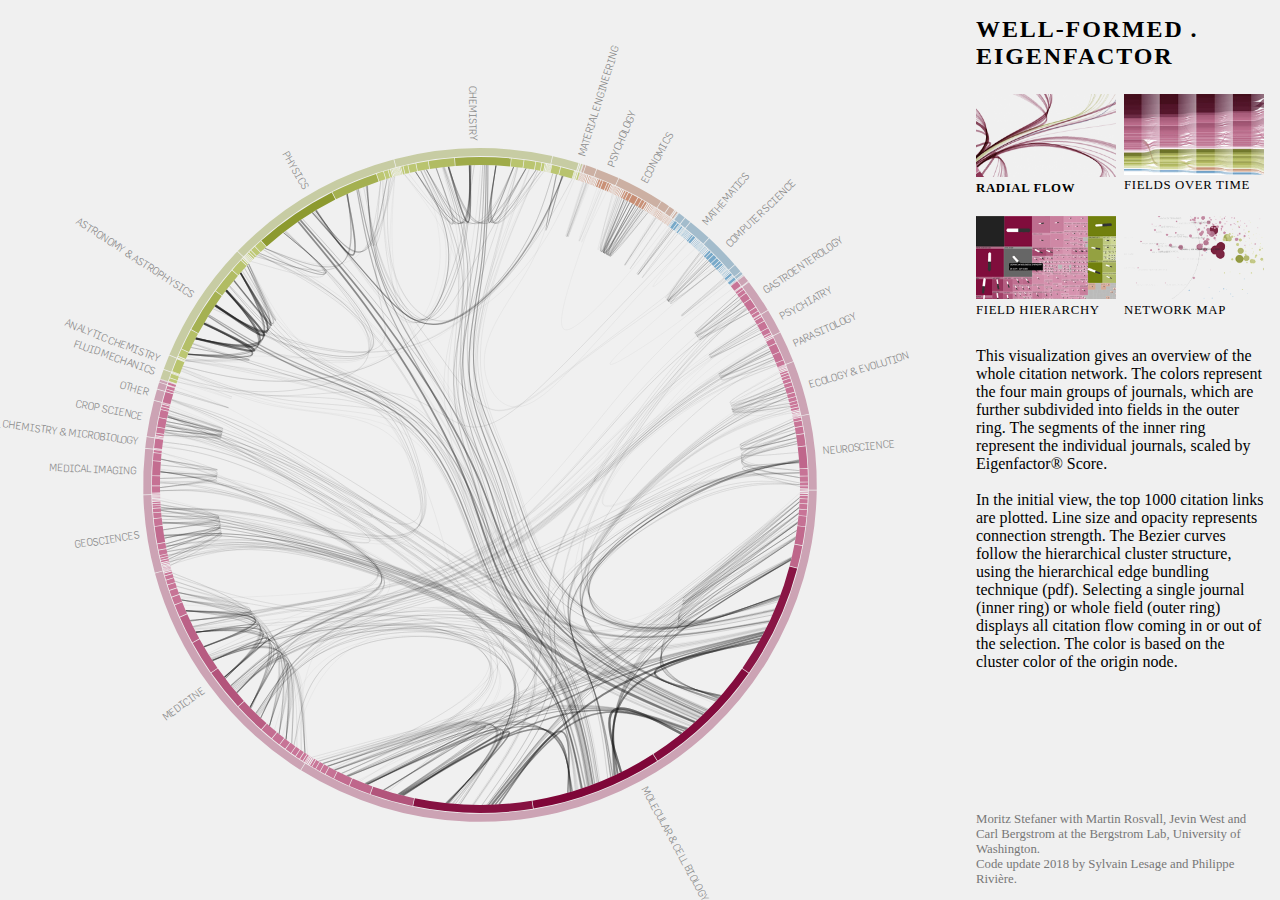
==== exhibit.html @ 3e8c5a38 "call #nofullscreen" ====
<!DOCTYPE html>
<html>

<head>

  <meta charset="utf-8">
  <link rel="stylesheet" type="text/css" href="common.css">
  <style type="text/css">

  	.container{
  		display: grid;
  		grid-template-columns: 75vw 25vw;
  		grid-template-rows: 100vh;
  		grid-template-areas: "vis sidebar"
  	}

  	h1{
  		margin: 0 0 1em;
  		padding: 0;

      text-transform: uppercase;
  		font-size: 1.5em;
      letter-spacing: .08em;
  	}

    a{
      color: inherit;
      text-decoration: none;
    }

  	.vis{
  		grid-area: vis;
  	}

  	.sidebar{
  		grid-area: sidebar;
  		padding: 1em;
      position: relative;
  	}

  	iframe{
  		display: block;
  		width: 100%;
  		height: 100%;
  		border: none;
  	}

  	.menu{
  		display: grid;
  		grid-template-columns: 1fr 1fr;
  		grid-template-rows: auto auto;

  		grid-gap: .5em;
  		margin: 0;
  		padding: 0;
  	}

  	.menu li{
  		list-style: none;
  		display: block;
  		margin: 0;
  		padding: 0;
  		/*border: 1px solid red;*/
  	}

  	.menu li img{
  		display: block;
  		width: 100%;
  		height: auto;
  	}

  	.menu li span{
  		display: block;
  		width: 100%;
  		height: auto;
      padding: .3em 0 1em 0;
      text-transform: uppercase;
      letter-spacing: .05em;
      font-size: .8em;
  	}

    .credits {
      color: #777;
      position: absolute;
      bottom: 0;
      padding: 0 1em 1em 0;
      font-size: .8em;
    }

    .active{
      font-weight: bold;
    }

    .annotation p {
      display: none;
    }

  </style>
  <script type="text/javascript">
    function menuChange(){
      console.log(location.hash);

      var selectedItem = location.hash.split("#").pop();
      var allAnchors = document.querySelectorAll(".menu a");
      var matchedAnchors = document.querySelectorAll(".menu a[href='"+location.hash+"']");

      if(!matchedAnchors.length) {
        // empty or invalid hash - take first anchor
        location.hash = allAnchors[0].href.split("#").pop();
        return;
      }

      allAnchors.forEach(function(item) {
        item.classList.remove("active");
      });

      document.querySelectorAll(".menu a[href='#" + selectedItem + "']")[0].classList.add("active");
      document.getElementById("visframe").src= selectedItem + ".html#nofullscreen";

      document.querySelectorAll(".annotation p").forEach(function(item) {
        if(item.getAttribute("data-for") === selectedItem){
          item.style.display = "block";
        } else {
          item.style.display = "none";
        }
      });
    }

    window.onhashchange = menuChange;
    window.onload = menuChange;
  </script>
</head>

<body>
  <div class="container">
  	<div class="vis">
  		<iframe src="map.html#nofullscreen" id="visframe" name="visframe"></iframe>
  	</div>

  	<div class="sidebar">
  		<h1>well-formed&thinsp;.&thinsp;eigenfactor</h1>

  		<ul class="menu">

  			<li>
  				<a href="#radial">
  					<img src="img/radial2.gif" />
  					<span>Radial flow</span>
  				</a>
  			</li>

  			<li>
  				<a href="#sankey">
  					<img src="img/flow2.jpg" />
  					<span>Fields over time</span>
  				</a>
  			</li>

  			<li>

  				<a href="#treemap">
  					<img src="img/treemap2.gif" />
  					<span>Field hierarchy</span>
  				</a>
  			</li>

        <li>
          <a href="#map">
            <img src="img/map2.gif"/>
            <span>Network map</span>
          </a>
        </li>

  		</ul>
      <div class="annotation">
  		  <p data-for="radial">This visualization gives an overview of the whole citation network. The colors represent the four main groups of journals, which are further subdivided into fields in the outer ring. The segments of the inner ring represent the individual journals, scaled by Eigenfactor® Score.<br/><br/>In the initial view, the top 1000 citation links are plotted. Line size and opacity represents connection strength. The Bezier curves follow the hierarchical cluster structure, using the hierarchical edge bundling technique (pdf). Selecting a single journal (inner ring) or whole field (outer ring) displays all citation flow coming in or out of the selection. The color is based on the cluster color of the origin node. </p>
        <p data-for="sankey">Inspired by Sankey diagrams and stacked bar charts, this diagram displays changes in Eigenfactor® Score and clustering over time. The columns corresponds to the years 1997, 1999, 2001, 2003 and 2005. In each year, the journals are grouped vertically according to their cluster structure; within a cluster, they are ordered by their Eigenfactor® Score. Bars belonging to the same journal are connected. Clicking highlights both the selected journal over the years, and all clusters it has been part of. This allows to track both changes in journal influence as well as changes in cluster structure. </p>
        <p data-for="treemap">This visualization displays a hierarchical clustering of journals in the form of a treemap. The size of a journal marker corresponds to its Eigenfactor® Score. Click one of the rectangles in order to see the amount of citation flow from other journals. The black arrow indicates outgoing citation flow (from the selected journal), the white one incoming citations. The arrow size indicates the amount of citation flow. </p>
        <p data-for="map">This map visualization puts journals, which frequently cite each other, closer together. You can drag the white magnification lens around to enlarge a part of the map for closer inspection. Clicking one of the nodes will highlight all its connections. If a journal is selected, the node sizes represent the relative amount of citation flow (incoming and outgoing) with respect to the selection; otherwise, they are scaled by their Eigenfactor® Score.</p>
      </div>

  		<div class="credits">
  			Moritz Stefaner with Martin Rosvall, Jevin West and Carl Bergstrom at the Bergstrom Lab, University of Washington.<br/> Code update 2018 by Sylvain Lesage and Philippe Rivière.
  		</div>

  	</div>
  </div>

</body>

</html>
---- common.css ----
/*
 * CSS for the HTML page
 */

body {
  margin: 0;
  padding: 0;
  overflow: hidden;
  background: #f0f0f0;
}
button#fullscreen {
  position: absolute;
  top: 4px;
  right: 1em;
  border: none;
  text-transform: uppercase;
  background: #dddddd;
  color: #333;
  font-size: 12px;
  padding: 4px 5px;
  font-family: "flamalightregular";
}
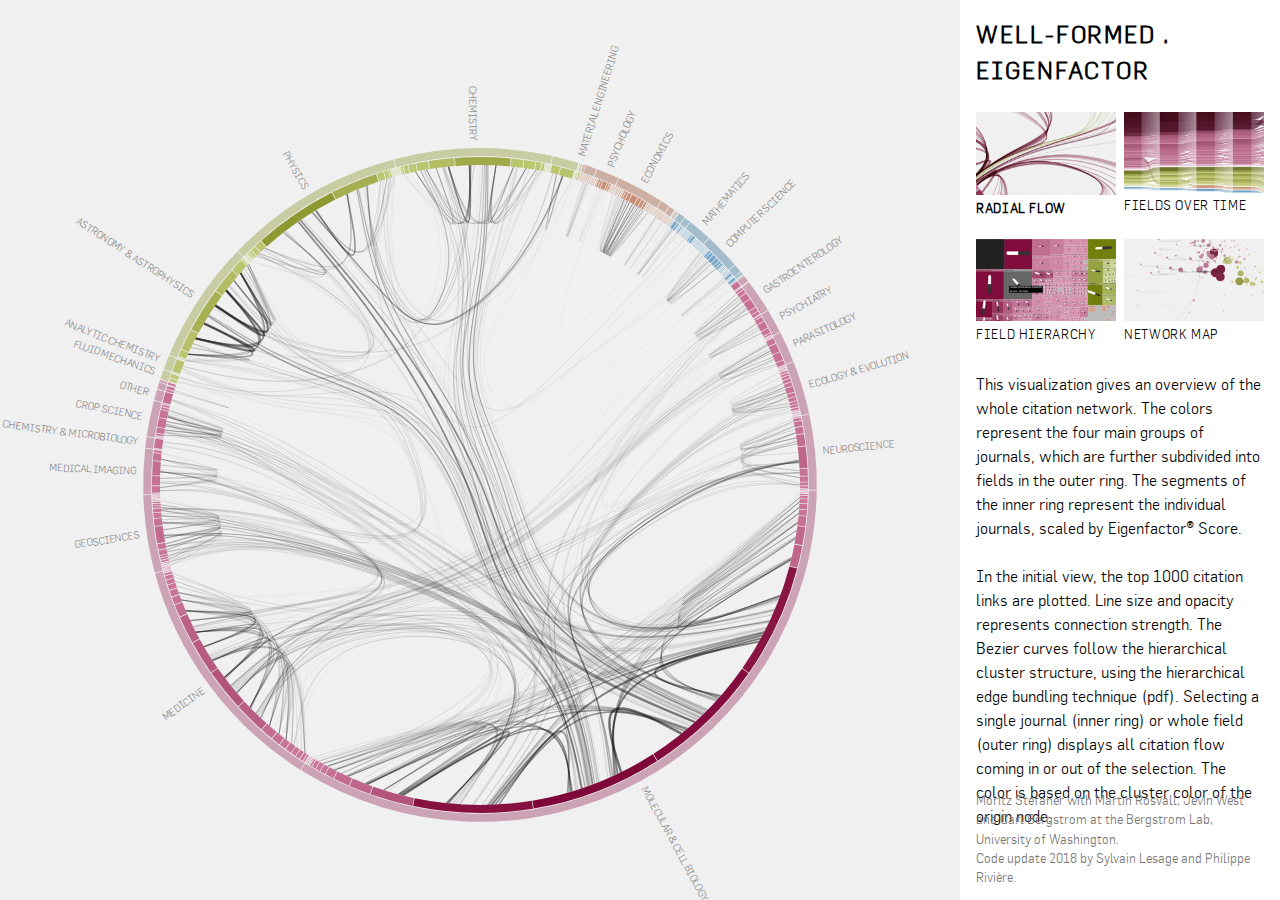
==== commit 6cbda889: "white bg for sidebar" ====
--- a/exhibit.html
+++ b/exhibit.html
@@ -36,6 +36,7 @@
   		grid-area: sidebar;
   		padding: 1em;
       position: relative;
+      background: #FFF;
   	}
 
   	iframe{
--- a/common.css
+++ b/common.css
@@ -7,7 +7,14 @@
   padding: 0;
   overflow: hidden;
   background: #f0f0f0;
+  font-family: "flamalightregular";
+  line-height: 1.5;
 }
+
+* {
+  box-sizing: border-box;
+}
+
 button#fullscreen {
   position: absolute;
   top: 4px;
@@ -20,3 +27,19 @@
   padding: 4px 5px;
   font-family: "flamalightregular";
 }
+
+@font-face {
+  font-family: 'flamamediumregular';
+  src: url('assets/flamamediumregular.woff2') format('woff2'),
+       url('assets/flamamediumregular.woff') format('woff');
+  font-weight: bold;
+  font-style: normal;
+}
+
+@font-face {
+  font-family: 'flamalightregular';
+  src: url('assets/flamalightregular.woff2') format('woff2'),
+       url('assets/flamalightregular.woff') format('woff');
+  font-weight: normal;
+  font-style: normal;
+}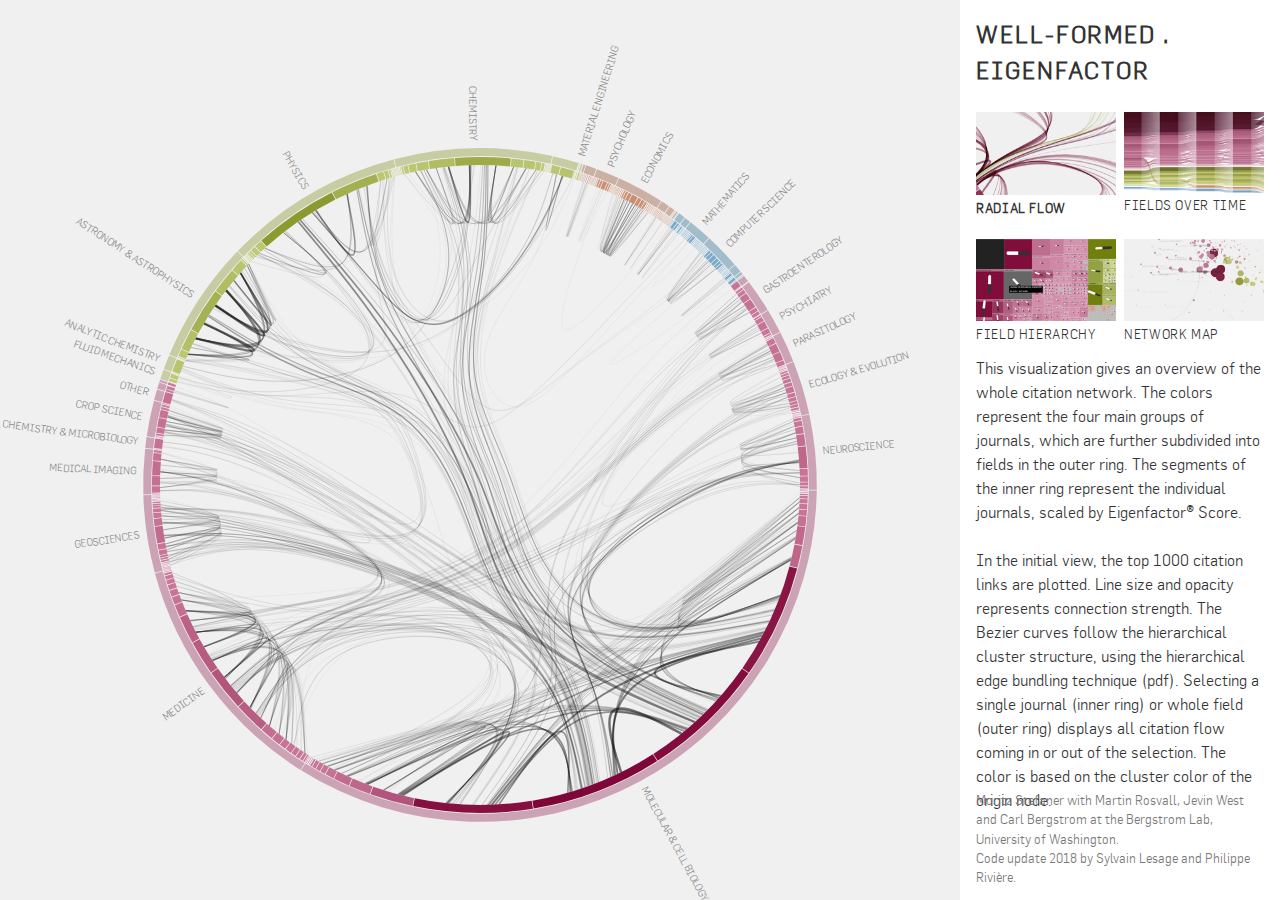
==== commit 3d777f7f: "first version of new website" ====
--- a/exhibit.html
+++ b/exhibit.html
@@ -14,15 +14,6 @@
   		grid-template-areas: "vis sidebar"
   	}
 
-  	h1{
-  		margin: 0 0 1em;
-  		padding: 0;
-
-      text-transform: uppercase;
-  		font-size: 1.5em;
-      letter-spacing: .08em;
-  	}
-
     a{
       color: inherit;
       text-decoration: none;
@@ -32,52 +23,36 @@
   		grid-area: vis;
   	}
 
+    h1{
+      margin: 0 0 1em;
+      float: none;
+    }
+
+    .menu{
+      display: grid;
+      grid-template-columns: 1fr 1fr;
+      grid-template-rows: auto auto;
+      width: 100%;
+      grid-gap: .5em;
+      margin: 0;
+      padding: 0;
+      height: auto;
+    }
+
+    .menu li{
+      margin: 0;
+      padding: 0;
+    }
+
+    .active{
+      border: none;
+    }
+
   	.sidebar{
   		grid-area: sidebar;
   		padding: 1em;
       position: relative;
       background: #FFF;
-  	}
-
-  	iframe{
-  		display: block;
-  		width: 100%;
-  		height: 100%;
-  		border: none;
-  	}
-
-  	.menu{
-  		display: grid;
-  		grid-template-columns: 1fr 1fr;
-  		grid-template-rows: auto auto;
-
-  		grid-gap: .5em;
-  		margin: 0;
-  		padding: 0;
-  	}
-
-  	.menu li{
-  		list-style: none;
-  		display: block;
-  		margin: 0;
-  		padding: 0;
-  		/*border: 1px solid red;*/
-  	}
-
-  	.menu li img{
-  		display: block;
-  		width: 100%;
-  		height: auto;
-  	}
-
-  	.menu li span{
-  		display: block;
-  		width: 100%;
-  		height: auto;
-      padding: .3em 0 1em 0;
-      text-transform: uppercase;
-      letter-spacing: .05em;
-      font-size: .8em;
   	}
 
     .credits {
@@ -88,10 +63,6 @@
       font-size: .8em;
     }
 
-    .active{
-      font-weight: bold;
-    }
-
     .annotation p {
       display: none;
     }
@@ -99,7 +70,6 @@
   </style>
   <script type="text/javascript">
     function menuChange(){
-      console.log(location.hash);
 
       var selectedItem = location.hash.split("#").pop();
       var allAnchors = document.querySelectorAll(".menu a");
@@ -116,7 +86,7 @@
       });
 
       document.querySelectorAll(".menu a[href='#" + selectedItem + "']")[0].classList.add("active");
-      document.getElementById("visframe").src= selectedItem + ".html#nofullscreen";
+      document.getElementById("visframe").src= selectedItem + "_vis.html#nofullscreen";
 
       document.querySelectorAll(".annotation p").forEach(function(item) {
         if(item.getAttribute("data-for") === selectedItem){
@@ -135,7 +105,7 @@
 <body>
   <div class="container">
   	<div class="vis">
-  		<iframe src="map.html#nofullscreen" id="visframe" name="visframe"></iframe>
+  		<iframe scrolling="no" id="visframe" name="visframe"></iframe>
   	</div>
 
   	<div class="sidebar">
--- a/common.css
+++ b/common.css
@@ -2,17 +2,222 @@
  * CSS for the HTML page
  */
 
+@font-face {
+  font-family: 'flamamediumregular';
+  src: url('assets/flamamediumregular.woff2') format('woff2'),
+       url('assets/flamamediumregular.woff') format('woff');
+  font-weight: bold;
+  font-style: normal;
+}
+
+@font-face {
+  font-family: 'flamalightregular';
+  src: url('assets/flamalightregular.woff2') format('woff2'),
+       url('assets/flamalightregular.woff') format('woff');
+  font-weight: normal;
+  font-style: normal;
+}
+
 body {
   margin: 0;
   padding: 0;
-  overflow: hidden;
+  /*overflow: hidden;*/
   background: #f0f0f0;
   font-family: "flamalightregular";
   line-height: 1.5;
-}
+  color: #333;
+}
+
 
 * {
   box-sizing: border-box;
+}
+
+a{
+  color: inherit;
+  text-decoration: none;
+}
+
+p a {
+  color: #5A4ED9;
+}
+
+iframe{
+  display: block;
+  width: 100%;
+  height: 100%;
+  border: none;
+
+  float: left;
+}
+
+#cHeader_navigation{
+  font-size: .8em;
+  color: #777;
+  margin: -.3em 0 .3em;
+}
+
+h1{
+  margin: 0 0 .5em;
+  padding: 0;
+  float: left;
+  text-transform: uppercase;
+  font-size: 1.5em;
+  letter-spacing: .08em;
+}
+
+.header{
+  background: white;
+  padding: 1em 1em 0;
+  width: 100%;
+  overflow: auto;
+}
+
+.content {
+  width: 100%;
+  height: 100vh;
+  clear: both;
+}
+
+.large{
+  font-size: 1.25em;
+}
+
+
+.content p{
+  float: left;
+  max-width: 32em;
+  margin: 1em;
+}
+
+.content p strong{
+  font-weight: bold;
+  /*text-transform: uppercase;*/
+  letter-spacing: .02em;
+  margin-right: .3em;
+}
+
+.menu{
+  display: block;
+  float: right;
+  padding: 0;
+  margin: .6em .3em 0 0;
+  overflow: auto;
+}
+
+@media (max-width:960px) {
+
+  h1{
+    float: none;
+  }
+
+  .menu{
+    float: left;
+    margin: 0;
+  }
+}
+
+.menu.teaser{
+  padding: 1em;
+  grid-template-columns: 1fr 1fr 1fr 1fr;
+  display: grid;
+  width: 100%;
+}
+
+@media (max-width:1800px) {
+  .menu.teaser{
+    grid-template-columns: 1fr 1fr;
+   }
+}
+
+@media (max-width:960px) {
+  .menu.teaser{
+    grid-template-columns: 1fr;
+   }
+}
+
+.menu li{
+  list-style: none;
+  display: block;
+  margin: 0 0 0 -.6em;
+  padding: 0 1em;
+  float: left;
+
+  /*border: 1px solid red;*/
+}
+
+
+.menu li img{
+  display: block;
+  width: 100%;
+  height: 100%;
+  object-fit: cover;
+}
+
+.menu li span{
+  display: block;
+  width: 100%;
+  height: auto;
+  padding: .3em 0 1em 0;
+  text-transform: uppercase;
+  letter-spacing: .05em;
+  font-size: .8em;
+}
+
+.menu li a{
+  display: inline-block;
+  width: 100%;
+}
+
+
+.active{
+  font-weight: bold;
+  border-bottom: 3px solid #555;
+}
+
+.content.grid{
+  display: grid;
+  grid-template-areas: "vis vis vis vis" ". info-text-1 info-text-2 ."
+  ;
+  grid-template-columns: 1fr auto auto 1fr;
+  grid-template-rows: minmax(800px, 1fr) auto;
+  width: auto;
+  height: auto;
+  padding-top: 10px;
+}
+
+@media (min-width:1400px) and (min-height:800px) {
+  .content.grid{
+    grid-template-areas: "vis info-text-1"
+    "vis info-text-2" "vis .";
+    grid-template-columns: 1fr auto;
+    grid-template-rows: auto auto minmax(800px, 1fr);
+    position: absolute;
+    top: 85px;
+    bottom: 0;
+    left: 0;
+    right: 0;
+  }
+}
+
+@media (max-width:920px) {
+  .content.grid{
+    grid-template-areas: "vis" "info-text-1"
+    "info-text-2";
+    grid-template-columns: 1fr;
+  }
+}
+
+.content.grid .info-text-1{
+  grid-area: info-text-1;
+}
+
+.content.grid .info-text-2{
+  grid-area: info-text-2;
+}
+
+.content.grid .vis{
+  grid-area: vis;
 }
 
 button#fullscreen {
@@ -28,18 +233,3 @@
   font-family: "flamalightregular";
 }
 
-@font-face {
-  font-family: 'flamamediumregular';
-  src: url('assets/flamamediumregular.woff2') format('woff2'),
-       url('assets/flamamediumregular.woff') format('woff');
-  font-weight: bold;
-  font-style: normal;
-}
-
-@font-face {
-  font-family: 'flamalightregular';
-  src: url('assets/flamalightregular.woff2') format('woff2'),
-       url('assets/flamalightregular.woff') format('woff');
-  font-weight: normal;
-  font-style: normal;
-}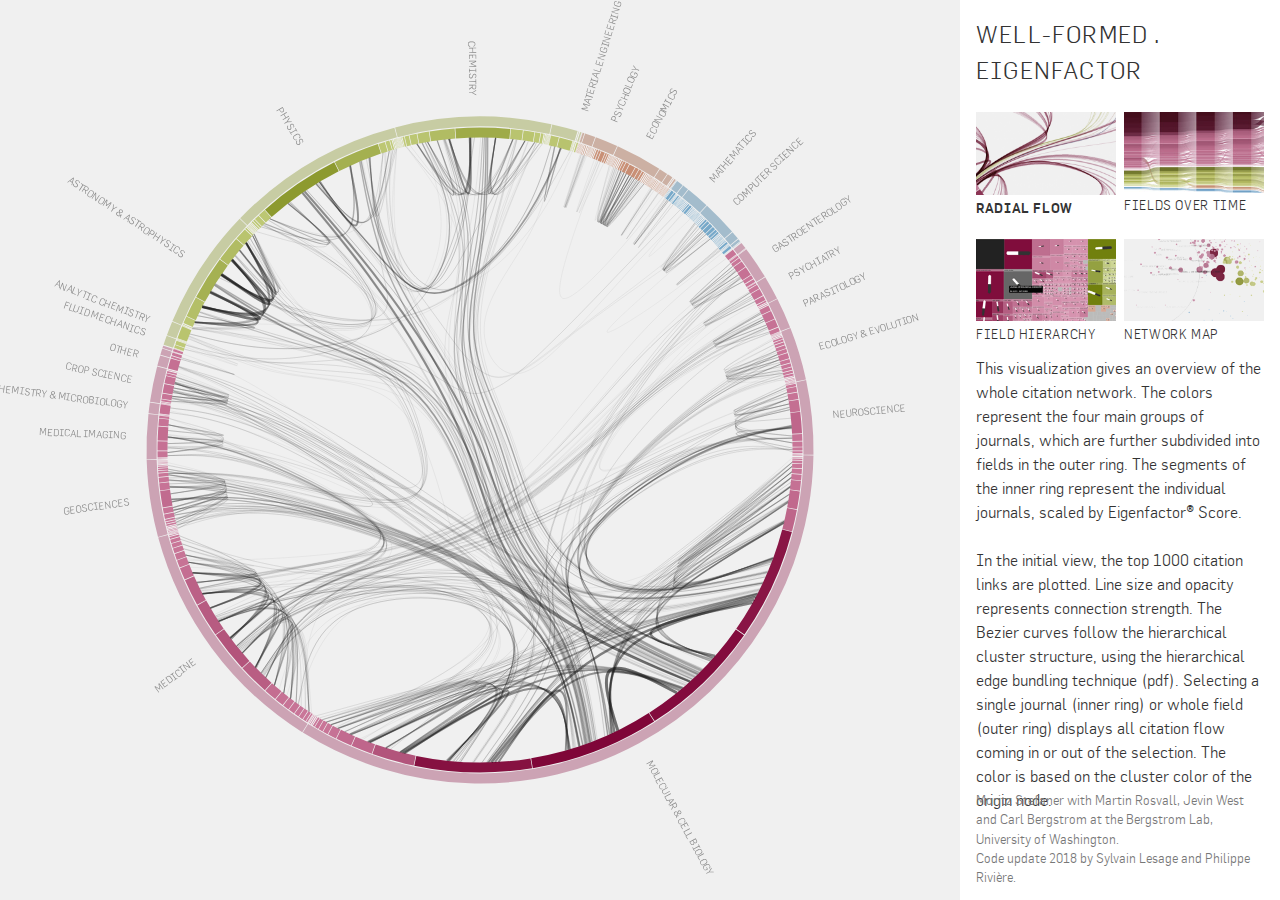
==== commit 65bf65e1: "move all css into exhibit page" ====
--- a/exhibit.html
+++ b/exhibit.html
@@ -2,161 +2,346 @@
 <html>
 
 <head>
-
-  <meta charset="utf-8">
-  <link rel="stylesheet" type="text/css" href="common.css">
-  <style type="text/css">
-
-  	.container{
-  		display: grid;
-  		grid-template-columns: 75vw 25vw;
-  		grid-template-rows: 100vh;
-  		grid-template-areas: "vis sidebar"
-  	}
-
-    a{
-      color: inherit;
-      text-decoration: none;
-    }
-
-  	.vis{
-  		grid-area: vis;
-  	}
-
-    h1{
-      margin: 0 0 1em;
-      float: none;
-    }
-
-    .menu{
-      display: grid;
-      grid-template-columns: 1fr 1fr;
-      grid-template-rows: auto auto;
-      width: 100%;
-      grid-gap: .5em;
-      margin: 0;
-      padding: 0;
-      height: auto;
-    }
-
-    .menu li{
-      margin: 0;
-      padding: 0;
-    }
-
-    .active{
-      border: none;
-    }
-
-  	.sidebar{
-  		grid-area: sidebar;
-  		padding: 1em;
-      position: relative;
-      background: #FFF;
-  	}
-
-    .credits {
-      color: #777;
-      position: absolute;
-      bottom: 0;
-      padding: 0 1em 1em 0;
-      font-size: .8em;
-    }
-
-    .annotation p {
-      display: none;
-    }
-
-  </style>
-  <script type="text/javascript">
-    function menuChange(){
-
-      var selectedItem = location.hash.split("#").pop();
-      var allAnchors = document.querySelectorAll(".menu a");
-      var matchedAnchors = document.querySelectorAll(".menu a[href='"+location.hash+"']");
-
-      if(!matchedAnchors.length) {
-        // empty or invalid hash - take first anchor
-        location.hash = allAnchors[0].href.split("#").pop();
-        return;
-      }
-
-      allAnchors.forEach(function(item) {
-        item.classList.remove("active");
-      });
-
-      document.querySelectorAll(".menu a[href='#" + selectedItem + "']")[0].classList.add("active");
-      document.getElementById("visframe").src= selectedItem + "_vis.html#nofullscreen";
-
-      document.querySelectorAll(".annotation p").forEach(function(item) {
-        if(item.getAttribute("data-for") === selectedItem){
-          item.style.display = "block";
-        } else {
-          item.style.display = "none";
-        }
-      });
-    }
-
-    window.onhashchange = menuChange;
-    window.onload = menuChange;
-  </script>
+	<meta charset="utf-8">
+	<style type="text/css">
+		@font-face {
+			font-family: 'flama';
+			src: url('assets/flamamediumregular.woff2') format('woff2'),
+			url('assets/flamamediumregular.woff') format('woff');
+			font-weight: 600;
+			font-style: normal;
+		}
+
+		@font-face {
+			font-family: 'flama';
+			src: url('assets/flamalightregular.woff2') format('woff2'),
+			url('assets/flamalightregular.woff') format('woff');
+			font-weight: 400;
+			font-style: normal;
+		}
+
+		body {
+			margin: 0;
+			padding: 0;
+			/*overflow: hidden;*/
+			background: #f0f0f0;
+			font-family: "flama";
+			line-height: 1.5;
+			color: #333;
+		}
+
+
+		* {
+			box-sizing: border-box;
+		}
+
+		a {
+			color: inherit;
+			text-decoration: none;
+		}
+
+		p a {
+			color: #5A4ED9;
+		}
+
+		iframe {
+			display: block;
+			width: 100%;
+			height: 100%;
+			border: none;
+
+			float: left;
+		}
+
+		#cHeader_navigation {
+			font-size: .8em;
+			color: #777;
+			margin: -.3em 0 .3em;
+		}
+
+		h1 {
+			font-weight: 400;
+			margin: 0 0 .5em;
+			padding: 0;
+			float: left;
+			text-transform: uppercase;
+			font-size: 1.5em;
+			letter-spacing: .05em;
+		}
+
+		.header {
+			background: white;
+			padding: 1em 1em 0;
+			width: 100%;
+			overflow: auto;
+		}
+
+		.content {
+			width: 100%;
+			height: 100vh;
+			clear: both;
+		}
+
+		.large {
+			font-size: 1.25em;
+		}
+
+
+		.content p {
+			float: left;
+			max-width: 32em;
+			margin: 1em;
+		}
+
+		.content p strong {
+			font-weight: bold;
+			/*text-transform: uppercase;*/
+			letter-spacing: .02em;
+			margin-right: .3em;
+		}
+
+		.menu {
+			display: block;
+			float: right;
+			padding: 0;
+			margin: .6em .3em 0 0;
+			overflow: auto;
+		}
+
+		@media (max-width:960px) {
+
+			h1 {
+				float: none;
+			}
+
+			.menu {
+				float: left;
+				margin: 0;
+			}
+		}
+
+		.menu li {
+			list-style: none;
+			display: block;
+			margin: 0 0 0 -.6em;
+			padding: 0 1em;
+			float: left;
+
+			/*border: 1px solid red;*/
+		}
+
+
+		.menu li img {
+			display: block;
+			width: 100%;
+			height: 100%;
+			object-fit: cover;
+		}
+
+		.menu li span {
+			display: block;
+			width: 100%;
+			height: auto;
+			padding: .3em 0 1em 0;
+			text-transform: uppercase;
+			letter-spacing: .05em;
+			font-size: .8em;
+		}
+
+		.menu li a {
+			display: inline-block;
+			width: 100%;
+		}
+
+		.active {
+			font-weight: 600;
+			border-bottom: 3px solid #555;
+		}
+
+		button#fullscreen {
+			position: absolute;
+			top: 4px;
+			right: 1em;
+			border: none;
+			text-transform: uppercase;
+			background: #dddddd;
+			color: #333;
+			font-size: 12px;
+			padding: 4px 5px;
+			font-family: "flamalightregular";
+		}
+
+
+		.container {
+			display: grid;
+			grid-template-columns: 75vw 25vw;
+			grid-template-rows: 100vh;
+			grid-template-areas: "vis sidebar"
+		}
+
+		a {
+			color: inherit;
+			text-decoration: none;
+		}
+
+		.vis {
+			grid-area: vis;
+		}
+
+		h1 {
+			margin: 0 0 1em;
+			float: none;
+		}
+
+		.menu {
+			display: grid;
+			grid-template-columns: 1fr 1fr;
+			grid-template-rows: auto auto;
+			width: 100%;
+			grid-gap: .5em;
+			margin: 0;
+			padding: 0;
+			height: auto;
+		}
+
+		.menu li {
+			margin: 0;
+			padding: 0;
+		}
+
+		.active {
+			border: none;
+		}
+
+		.sidebar {
+			grid-area: sidebar;
+			padding: 1em;
+			position: relative;
+			background: #FFF;
+		}
+
+		.credits {
+			color: #777;
+			position: absolute;
+			bottom: 0;
+			padding: 0 1em 1em 0;
+			font-size: .8em;
+		}
+
+		.annotation p {
+			display: none;
+		}
+	</style>
+	<script type="text/javascript">
+		function menuChange() {
+
+			var selectedItem = location.hash.split("#").pop();
+			var allAnchors = document.querySelectorAll(".menu a");
+			var matchedAnchors = document.querySelectorAll(".menu a[href='" + location.hash + "']");
+
+			if (!matchedAnchors.length) {
+				// empty or invalid hash - take first anchor
+				location.hash = allAnchors[0].href.split("#").pop();
+				return;
+			}
+
+			allAnchors.forEach(function (item) {
+				item.classList.remove("active");
+			});
+
+			document.querySelectorAll(".menu a[href='#" + selectedItem + "']")[0].classList.add("active");
+			document.getElementById("visframe").src = selectedItem + "_vis.html#nofullscreen";
+
+			document.querySelectorAll(".annotation p").forEach(function (item) {
+				if (item.getAttribute("data-for") === selectedItem) {
+					item.style.display = "block";
+				} else {
+					item.style.display = "none";
+				}
+			});
+		}
+
+		window.onhashchange = menuChange;
+		window.onload = menuChange;
+	</script>
 </head>
 
 <body>
-  <div class="container">
-  	<div class="vis">
-  		<iframe scrolling="no" id="visframe" name="visframe"></iframe>
-  	</div>
-
-  	<div class="sidebar">
-  		<h1>well-formed&thinsp;.&thinsp;eigenfactor</h1>
-
-  		<ul class="menu">
-
-  			<li>
-  				<a href="#radial">
-  					<img src="img/radial2.gif" />
-  					<span>Radial flow</span>
-  				</a>
-  			</li>
-
-  			<li>
-  				<a href="#sankey">
-  					<img src="img/flow2.jpg" />
-  					<span>Fields over time</span>
-  				</a>
-  			</li>
-
-  			<li>
-
-  				<a href="#treemap">
-  					<img src="img/treemap2.gif" />
-  					<span>Field hierarchy</span>
-  				</a>
-  			</li>
-
-        <li>
-          <a href="#map">
-            <img src="img/map2.gif"/>
-            <span>Network map</span>
-          </a>
-        </li>
-
-  		</ul>
-      <div class="annotation">
-  		  <p data-for="radial">This visualization gives an overview of the whole citation network. The colors represent the four main groups of journals, which are further subdivided into fields in the outer ring. The segments of the inner ring represent the individual journals, scaled by Eigenfactor® Score.<br/><br/>In the initial view, the top 1000 citation links are plotted. Line size and opacity represents connection strength. The Bezier curves follow the hierarchical cluster structure, using the hierarchical edge bundling technique (pdf). Selecting a single journal (inner ring) or whole field (outer ring) displays all citation flow coming in or out of the selection. The color is based on the cluster color of the origin node. </p>
-        <p data-for="sankey">Inspired by Sankey diagrams and stacked bar charts, this diagram displays changes in Eigenfactor® Score and clustering over time. The columns corresponds to the years 1997, 1999, 2001, 2003 and 2005. In each year, the journals are grouped vertically according to their cluster structure; within a cluster, they are ordered by their Eigenfactor® Score. Bars belonging to the same journal are connected. Clicking highlights both the selected journal over the years, and all clusters it has been part of. This allows to track both changes in journal influence as well as changes in cluster structure. </p>
-        <p data-for="treemap">This visualization displays a hierarchical clustering of journals in the form of a treemap. The size of a journal marker corresponds to its Eigenfactor® Score. Click one of the rectangles in order to see the amount of citation flow from other journals. The black arrow indicates outgoing citation flow (from the selected journal), the white one incoming citations. The arrow size indicates the amount of citation flow. </p>
-        <p data-for="map">This map visualization puts journals, which frequently cite each other, closer together. You can drag the white magnification lens around to enlarge a part of the map for closer inspection. Clicking one of the nodes will highlight all its connections. If a journal is selected, the node sizes represent the relative amount of citation flow (incoming and outgoing) with respect to the selection; otherwise, they are scaled by their Eigenfactor® Score.</p>
-      </div>
-
-  		<div class="credits">
-  			Moritz Stefaner with Martin Rosvall, Jevin West and Carl Bergstrom at the Bergstrom Lab, University of Washington.<br/> Code update 2018 by Sylvain Lesage and Philippe Rivière.
-  		</div>
-
-  	</div>
-  </div>
+	<div class="container">
+		<div class="vis">
+			<iframe scrolling="no" id="visframe" name="visframe"></iframe>
+		</div>
+
+		<div class="sidebar">
+			<h1>
+				<a href="index.html">well-formed&thinsp;.&thinsp;eigenfactor</a>
+			</h1>
+
+			<ul class="menu">
+
+				<li>
+					<a href="#radial">
+						<img src="img/radial2.gif" />
+						<span>Radial flow</span>
+					</a>
+				</li>
+
+				<li>
+					<a href="#sankey">
+						<img src="img/flow2.jpg" />
+						<span>Fields over time</span>
+					</a>
+				</li>
+
+				<li>
+
+					<a href="#treemap">
+						<img src="img/treemap2.gif" />
+						<span>Field hierarchy</span>
+					</a>
+				</li>
+
+				<li>
+					<a href="#map">
+						<img src="img/map2.gif" />
+						<span>Network map</span>
+					</a>
+				</li>
+
+			</ul>
+			<div class="annotation">
+				<p data-for="radial">This visualization gives an overview of the whole citation network. The colors represent the four main groups of journals,
+					which are further subdivided into fields in the outer ring. The segments of the inner ring represent the individual
+					journals, scaled by Eigenfactor® Score.
+					<br/>
+					<br/>In the initial view, the top 1000 citation links are plotted. Line size and opacity represents connection strength.
+					The Bezier curves follow the hierarchical cluster structure, using the hierarchical edge bundling technique (pdf). Selecting
+					a single journal (inner ring) or whole field (outer ring) displays all citation flow coming in or out of the selection.
+					The color is based on the cluster color of the origin node. </p>
+				<p data-for="sankey">Inspired by Sankey diagrams and stacked bar charts, this diagram displays changes in Eigenfactor® Score and clustering
+					over time. The columns corresponds to the years 1997, 1999, 2001, 2003 and 2005. In each year, the journals are grouped
+					vertically according to their cluster structure; within a cluster, they are ordered by their Eigenfactor® Score. Bars
+					belonging to the same journal are connected. Clicking highlights both the selected journal over the years, and all clusters
+					it has been part of. This allows to track both changes in journal influence as well as changes in cluster structure.
+				</p>
+				<p data-for="treemap">This visualization displays a hierarchical clustering of journals in the form of a treemap. The size of a journal marker
+					corresponds to its Eigenfactor® Score. Click one of the rectangles in order to see the amount of citation flow from
+					other journals. The black arrow indicates outgoing citation flow (from the selected journal), the white one incoming
+					citations. The arrow size indicates the amount of citation flow. </p>
+				<p data-for="map">This map visualization puts journals, which frequently cite each other, closer together. You can drag the white magnification
+					lens around to enlarge a part of the map for closer inspection. Clicking one of the nodes will highlight all its connections.
+					If a journal is selected, the node sizes represent the relative amount of citation flow (incoming and outgoing) with
+					respect to the selection; otherwise, they are scaled by their Eigenfactor® Score.</p>
+			</div>
+
+			<div class="credits">
+				Moritz Stefaner with Martin Rosvall, Jevin West and Carl Bergstrom at the Bergstrom Lab, University of Washington.
+				<br/> Code update 2018 by Sylvain Lesage and Philippe Rivière.
+			</div>
+
+		</div>
+	</div>
 
 </body>
 
-</html>
+</html>